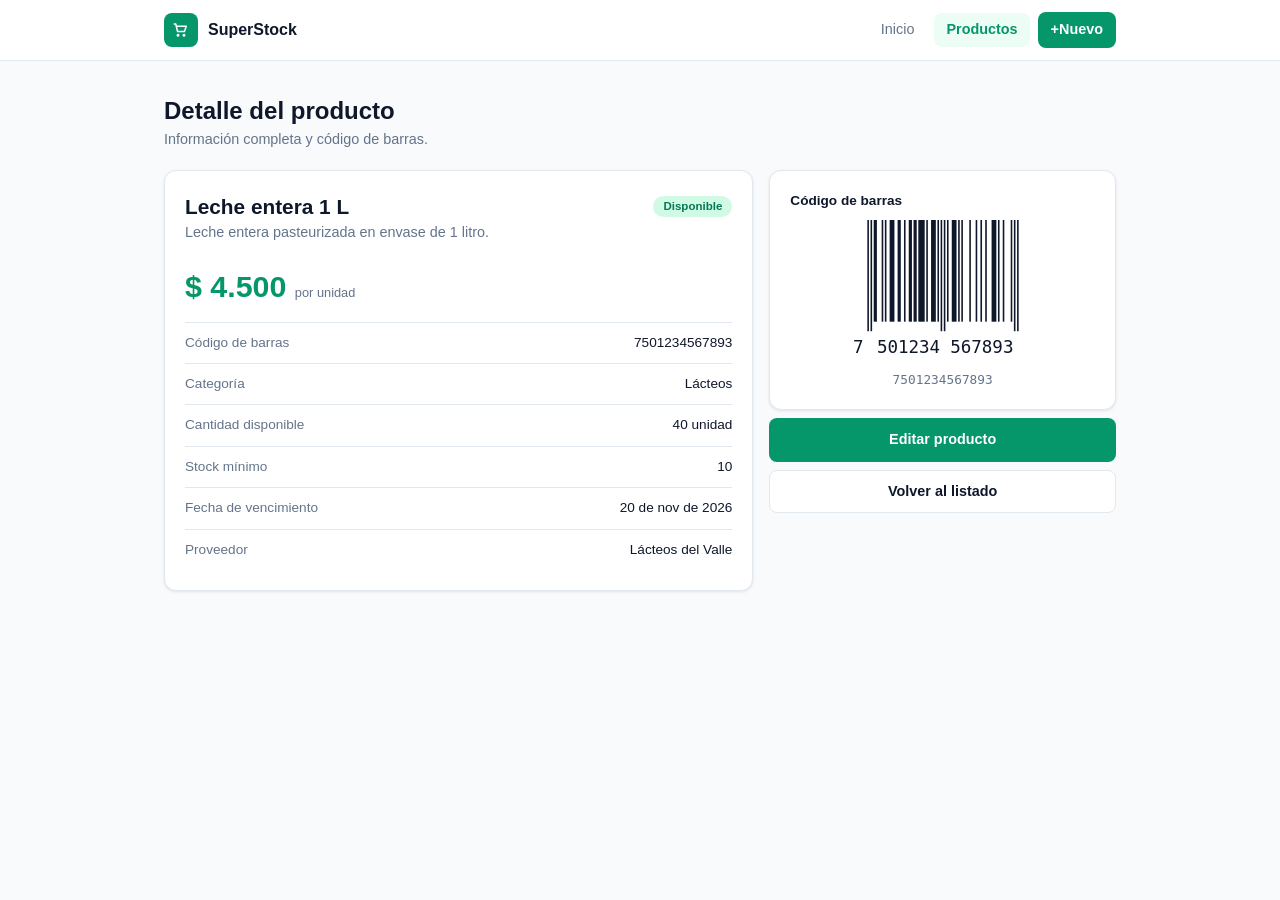
==== detalle-producto.html @ 33edd616 "Initial commit" ====
<!DOCTYPE html>
<html lang="es">
<head>
  <meta charset="UTF-8">
  <meta name="viewport" content="width=device-width, initial-scale=1.0">
  <title>Detalle del producto | SuperStock</title>
  <link rel="stylesheet" href="css/estilos.css">
</head>
<body class="">
  <header class="encabezado">
    <div class="encabezado__contenido">
      <a href="index.html" class="marca"><span class="marca__logo"><svg class="icono" viewBox="0 0 24 24" fill="none" stroke="currentColor" stroke-width="2" stroke-linecap="round" stroke-linejoin="round" aria-hidden="true"><path d="M3 4h2l2.4 10h9.2L19 7H6.2M9 19a1 1 0 100 .01M17 19a1 1 0 100 .01"/></svg></span>SuperStock</a>
      <nav class="menu" aria-label="Principal">
        <a href="index.html" class="menu__enlace">Inicio</a>
        <a href="productos.html" class="menu__enlace menu__enlace--activo">Productos</a>
        <a href="registrar-producto.html" class="boton boton--primario boton--pequeno"><span aria-hidden="true">+</span><span class="menu__nuevo"> Nuevo</span></a>
      </nav>
    </div>
  </header>
  <main class="contenedor">
    <h1 class="titulo-pagina">Detalle del producto</h1>
    <p class="subtitulo-pagina">Información completa y código de barras.</p>
    <div class="detalle">
      <section class="panel">
        <div class="detalle__cabecera">
          <h2 class="detalle__nombre">Leche entera 1 L</h2>
          <span class="etiqueta etiqueta--disponible">Disponible</span>
        </div>
        <p class="subtitulo-pagina">Leche entera pasteurizada en envase de 1 litro.</p>
        <p class="detalle__precio">$ 4.500 <span class="texto-suave">por unidad</span></p>
        <dl class="detalle__datos">
          <div class="detalle__fila"><dt>Código de barras</dt><dd>7501234567893</dd></div>
          <div class="detalle__fila"><dt>Categoría</dt><dd>Lácteos</dd></div>
          <div class="detalle__fila"><dt>Cantidad disponible</dt><dd>40 unidad</dd></div>
          <div class="detalle__fila"><dt>Stock mínimo</dt><dd>10</dd></div>
          <div class="detalle__fila"><dt>Fecha de vencimiento</dt><dd>20 de nov de 2026</dd></div>
          <div class="detalle__fila"><dt>Proveedor</dt><dd>Lácteos del Valle</dd></div>
        </dl>
      </section>
      <aside class="detalle__lateral">
        <section class="panel panel--centrado">
          <h2 class="panel__titulo">Código de barras</h2>
          <img src="img/barras-7501234567893.svg" alt="Código de barras 7501234567893" class="barras">
          <p class="codigo texto-suave">7501234567893</p>
        </section>
        <a href="editar-producto.html" class="boton boton--primario">Editar producto</a>
        <a href="productos.html" class="boton boton--secundario">Volver al listado</a>
      </aside>
    </div>
  </main>
</body>
</html>
---- css/estilos.css ----
/* ===== SuperStock - estilos.css ===== */

/* 1. Variables y base */
:root {
  --verde: #059669;
  --verde-oscuro: #047857;
  --verde-claro: #ecfdf5;
  --rojo: #e11d48;
  --rojo-claro: #fff1f2;
  --texto: #0f172a;
  --texto-suave: #64748b;
  --borde: #e2e8f0;
  --fondo: #f8fafc;
  --blanco: #ffffff;
  --radio: 8px;
  --sombra: 0 1px 3px rgba(15, 23, 42, 0.1);
}
* { box-sizing: border-box; }
body {
  margin: 0;
  font-family: Inter, "Segoe UI", Roboto, Arial, sans-serif;
  color: var(--texto);
  background: var(--fondo);
  line-height: 1.5;
}
h1, h2, p { margin: 0; }
a { color: inherit; text-decoration: none; }
img { max-width: 100%; }
.icono { width: 18px; height: 18px; }
.visualmente-oculto { position: absolute; width: 1px; height: 1px; overflow: hidden; clip: rect(0 0 0 0); }
.texto-suave { color: var(--texto-suave); font-size: 0.8rem; }
.codigo { font-family: "SFMono-Regular", Consolas, monospace; }

/* 2. Encabezado y menú */
.encabezado { background: var(--blanco); border-bottom: 1px solid var(--borde); }
.encabezado__contenido {
  max-width: 1000px; margin: 0 auto; padding: 12px 24px;
  display: flex; align-items: center; justify-content: space-between; gap: 12px;
}
.marca { display: flex; align-items: center; gap: 10px; font-weight: 700; }
.marca__logo {
  width: 34px; height: 34px; border-radius: var(--radio);
  background: var(--verde); color: var(--blanco);
  display: flex; align-items: center; justify-content: center;
}
.menu { display: flex; align-items: center; gap: 8px; font-size: 0.9rem; }
.menu__enlace { padding: 6px 12px; border-radius: var(--radio); color: var(--texto-suave); }
.menu__enlace--activo { background: var(--verde-claro); color: var(--verde); font-weight: 600; }

/* 3. Contenedores y títulos */
.contenedor { max-width: 1000px; margin: 0 auto; padding: 32px 24px 48px; }
.contenedor--estrecho { max-width: 720px; }
.titulo-pagina { font-size: 1.5rem; font-weight: 700; }
.subtitulo-pagina { color: var(--texto-suave); font-size: 0.9rem; margin-bottom: 20px; }

/* 4. Botones */
.boton {
  display: inline-flex; align-items: center; justify-content: center;
  padding: 10px 18px; border-radius: var(--radio); border: 1px solid transparent;
  font: inherit; font-size: 0.9rem; font-weight: 600; cursor: pointer;
}
.boton--primario { background: var(--verde); color: var(--blanco); }
.boton--primario:hover { background: var(--verde-oscuro); }
.boton--secundario { background: var(--blanco); border-color: var(--borde); color: var(--texto); }
.boton--peligro { background: var(--rojo); color: var(--blanco); }
.boton--pequeno { padding: 6px 12px; }

/* 5. Inicio */
.portada { text-align: center; max-width: 640px; margin: 24px auto 48px; }
.insignia {
  display: inline-block; padding: 2px 12px; border-radius: 999px;
  background: var(--verde-claro); color: var(--verde); font-size: 0.75rem; font-weight: 600;
}
.portada__titulo { font-size: 2.6rem; line-height: 1.1; letter-spacing: -0.03em; margin: 16px 0; }
.portada__texto { color: var(--texto-suave); }
.portada__botones { display: flex; justify-content: center; gap: 12px; margin-top: 24px; }
.rejilla-4 { display: grid; grid-template-columns: repeat(4, 1fr); gap: 16px; }
.tarjeta-info { background: var(--blanco); border: 1px solid var(--borde); border-radius: 12px; padding: 20px; box-shadow: var(--sombra); }
.tarjeta-info__icono {
  display: inline-flex; padding: 8px; border-radius: var(--radio);
  background: var(--verde-claro); color: var(--verde); margin-bottom: 16px;
}
.tarjeta-info__titulo { font-size: 0.95rem; }
.tarjeta-info__texto { color: var(--texto-suave); font-size: 0.8rem; margin-top: 4px; }

/* 6. Listado */
.barra-herramientas { display: flex; justify-content: space-between; gap: 12px; margin-bottom: 16px; }
.buscador {
  display: flex; align-items: center; gap: 8px; width: 100%; max-width: 320px;
  padding: 8px 12px; background: var(--blanco); border: 1px solid var(--borde);
  border-radius: var(--radio); color: var(--texto-suave);
}
.buscador input { border: 0; outline: 0; width: 100%; font: inherit; font-size: 0.85rem; }
.tabla-contenedor { background: var(--blanco); border: 1px solid var(--borde); border-radius: 12px; box-shadow: var(--sombra); overflow-x: auto; }
.tabla { width: 100%; border-collapse: collapse; font-size: 0.85rem; min-width: 640px; }
.tabla th {
  text-align: left; padding: 12px 16px; background: var(--fondo);
  color: var(--texto-suave); font-size: 0.7rem; letter-spacing: 0.06em; text-transform: uppercase;
}
.tabla td { padding: 12px 16px; border-top: 1px solid var(--borde); }
.th-acciones { text-align: right !important; }
.producto-nombre { display: block; font-weight: 500; }
.codigo { font-size: 0.8rem; color: var(--texto-suave); }
.precio { font-weight: 600; }
.acciones { text-align: right; white-space: nowrap; }
.accion { display: inline-flex; padding: 4px; color: var(--texto-suave); }
.accion:hover { color: var(--verde); }
.accion--peligro:hover { color: var(--rojo); }
.etiqueta { display: inline-block; padding: 2px 10px; border-radius: 999px; font-size: 0.72rem; font-weight: 600; }
.etiqueta--disponible { background: #d1fae5; color: var(--verde-oscuro); }
.etiqueta--agotado { background: #ffe4e6; color: var(--rojo); }

/* 7. Formularios */
.formulario { background: var(--blanco); border: 1px solid var(--borde); border-radius: 12px; padding: 24px; box-shadow: var(--sombra); }
.formulario__rejilla { display: grid; grid-template-columns: repeat(6, 1fr); gap: 16px; }
.campo { grid-column: span 2; display: flex; flex-direction: column; gap: 4px; }
.campo.col-2 { grid-column: span 3; }
.campo.col-completo { grid-column: 1 / -1; }
.campo label { font-size: 0.8rem; font-weight: 500; }
.obligatorio { color: var(--rojo); }
.campo input, .campo select, .campo textarea {
  width: 100%; padding: 9px 12px; font: inherit; font-size: 0.85rem; color: var(--texto);
  background: var(--blanco); border: 1px solid var(--borde); border-radius: var(--radio);
}
.campo textarea { resize: vertical; }
.campo input:focus, .campo select:focus, .campo textarea:focus { outline: 2px solid var(--verde); outline-offset: 1px; }
.campo__ayuda { font-size: 0.72rem; color: var(--texto-suave); }
.campo__error { font-size: 0.75rem; font-weight: 600; color: var(--rojo); }
.campo--error input, .campo--error select { border-color: var(--rojo); }
.vista-previa {
  grid-column: span 3; display: flex; align-items: center; justify-content: center;
  padding: 8px; border: 1px dashed var(--borde); border-radius: var(--radio);
  background: var(--fondo); color: var(--texto-suave); font-size: 0.75rem; text-align: center;
}
.vista-previa__img { height: 70px; }
.formulario__pie { display: flex; justify-content: flex-end; gap: 12px; margin-top: 24px; padding-top: 20px; border-top: 1px solid var(--borde); }

/* 8. Detalle */
.detalle { display: grid; grid-template-columns: 1.7fr 1fr; gap: 16px; align-items: start; }
.panel { background: var(--blanco); border: 1px solid var(--borde); border-radius: 12px; padding: 20px; box-shadow: var(--sombra); }
.panel--centrado { text-align: center; }
.panel__titulo { font-size: 0.85rem; text-align: left; margin-bottom: 8px; }
.barras { width: 180px; }
.detalle__lateral { display: flex; flex-direction: column; gap: 8px; }
.detalle__cabecera { display: flex; justify-content: space-between; align-items: center; gap: 8px; }
.detalle__nombre { font-size: 1.3rem; }
.detalle__precio { font-size: 1.9rem; font-weight: 800; color: var(--verde); margin: 12px 0; }
.detalle__precio .texto-suave { font-weight: 400; }
.detalle__datos { margin: 0; }
.detalle__fila { display: flex; justify-content: space-between; gap: 12px; padding: 10px 0; border-top: 1px solid var(--borde); font-size: 0.85rem; }
.detalle__fila dt { color: var(--texto-suave); }
.detalle__fila dd { margin: 0; font-weight: 500; text-align: right; }

/* 9. Ventana de confirmación (se muestra sobre el listado) */
.modal-fondo {
  position: fixed; inset: 0; z-index: 10; padding: 16px;
  display: flex; align-items: center; justify-content: center;
  background: rgba(15, 23, 42, 0.5);
}
.modal { width: 100%; max-width: 380px; padding: 24px; text-align: center; background: var(--blanco); border-radius: 16px; }
.modal__icono { display: inline-flex; padding: 12px; border-radius: 50%; background: var(--rojo-claro); color: var(--rojo); }
.modal__titulo { font-size: 1.05rem; margin: 12px 0 4px; }
.modal__texto { color: var(--texto-suave); font-size: 0.85rem; }
.modal__texto strong { color: var(--texto); font-weight: 600; }
.modal__botones { display: flex; gap: 12px; margin-top: 20px; }
.modal__botones .boton { flex: 1; }

/* 10. Tableta */
@media (max-width: 900px) {
  .rejilla-4 { grid-template-columns: repeat(2, 1fr); }
  .portada__titulo { font-size: 2.2rem; }
  .detalle { grid-template-columns: 1fr; }
}

/* 11. Celular */
@media (max-width: 640px) {
  .encabezado__contenido { padding: 10px 16px; }
  .menu { gap: 2px; font-size: 0.8rem; }
  .menu__enlace { padding: 6px 8px; }
  .menu__nuevo { display: none; }
  .contenedor { padding: 24px 16px 40px; }
  .portada__titulo { font-size: 1.9rem; }
  .portada__botones { flex-direction: column; }
  .rejilla-4 { grid-template-columns: 1fr; }
  .barra-herramientas { flex-direction: column; }
  .buscador { max-width: none; }
  .boton--ancho-movil { width: 100%; }

  /* Tabla convertida en tarjetas */
  .tabla-contenedor { background: none; border: 0; box-shadow: none; }
  .tabla, .tabla tbody { display: block; min-width: 0; }
  .tabla thead { display: none; }
  .tabla tr {
    display: grid; grid-template-columns: 1fr auto; gap: 4px 8px; margin-bottom: 12px; padding: 14px;
    background: var(--blanco); border: 1px solid var(--borde); border-radius: 12px; box-shadow: var(--sombra);
  }
  .tabla td { padding: 0; border: 0; }
  .col-producto { grid-column: 1; grid-row: 1; }
  .col-stock { grid-column: 2; grid-row: 1; text-align: right; }
  .col-codigo { grid-column: 1 / -1; grid-row: 2; }
  .col-precio { grid-column: 1; grid-row: 3; font-size: 1.1rem; }
  .col-categoria { grid-column: 1; grid-row: 4; color: var(--texto-suave); font-size: 0.75rem; }
  .col-acciones { grid-column: 2; grid-row: 3 / 5; align-self: end; }

  .formulario { padding: 16px; }
  .campo, .campo.col-2, .vista-previa { grid-column: 1 / -1; }
  .formulario__pie { flex-direction: column-reverse; }
  .formulario__pie .boton { width: 100%; }
  .detalle__cabecera { flex-direction: column-reverse; align-items: flex-start; }
}
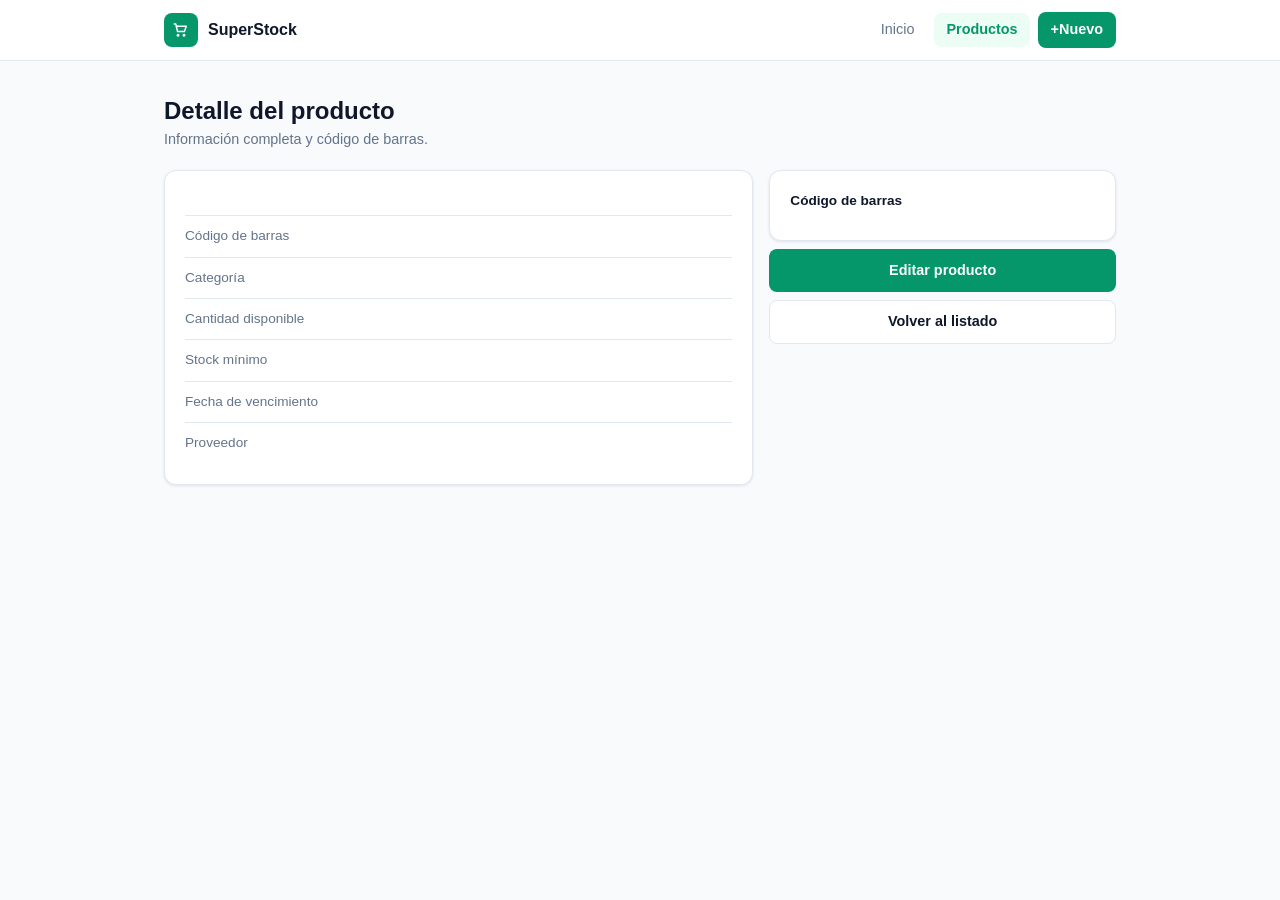
==== commit e58acbfe: "cambios en js" ====
--- a/detalle-producto.html
+++ b/detalle-producto.html
@@ -6,7 +6,7 @@
   <title>Detalle del producto | SuperStock</title>
   <link rel="stylesheet" href="css/estilos.css">
 </head>
-<body class="">
+<body>
   <header class="encabezado">
     <div class="encabezado__contenido">
       <a href="index.html" class="marca"><span class="marca__logo"><svg class="icono" viewBox="0 0 24 24" fill="none" stroke="currentColor" stroke-width="2" stroke-linecap="round" stroke-linejoin="round" aria-hidden="true"><path d="M3 4h2l2.4 10h9.2L19 7H6.2M9 19a1 1 0 100 .01M17 19a1 1 0 100 .01"/></svg></span>SuperStock</a>
@@ -20,33 +20,43 @@
   <main class="contenedor">
     <h1 class="titulo-pagina">Detalle del producto</h1>
     <p class="subtitulo-pagina">Información completa y código de barras.</p>
-    <div class="detalle">
+
+    <p id="mensaje-no-encontrado" class="subtitulo-pagina" hidden>
+      No se encontró el producto. <a href="productos.html" class="enlace-volver">Volver al listado</a>
+    </p>
+
+    <div class="detalle" id="contenido-detalle">
       <section class="panel">
         <div class="detalle__cabecera">
-          <h2 class="detalle__nombre">Leche entera 1 L</h2>
-          <span class="etiqueta etiqueta--disponible">Disponible</span>
+          <h2 class="detalle__nombre" id="detalle-nombre"></h2>
+          <span id="detalle-estado" class="etiqueta"></span>
         </div>
-        <p class="subtitulo-pagina">Leche entera pasteurizada en envase de 1 litro.</p>
-        <p class="detalle__precio">$ 4.500 <span class="texto-suave">por unidad</span></p>
+        <p class="subtitulo-pagina" id="detalle-descripcion"></p>
+        <p class="detalle__precio"><span id="detalle-precio"></span> <span class="texto-suave" id="detalle-unidad"></span></p>
         <dl class="detalle__datos">
-          <div class="detalle__fila"><dt>Código de barras</dt><dd>7501234567893</dd></div>
-          <div class="detalle__fila"><dt>Categoría</dt><dd>Lácteos</dd></div>
-          <div class="detalle__fila"><dt>Cantidad disponible</dt><dd>40 unidad</dd></div>
-          <div class="detalle__fila"><dt>Stock mínimo</dt><dd>10</dd></div>
-          <div class="detalle__fila"><dt>Fecha de vencimiento</dt><dd>20 de nov de 2026</dd></div>
-          <div class="detalle__fila"><dt>Proveedor</dt><dd>Lácteos del Valle</dd></div>
+          <div class="detalle__fila"><dt>Código de barras</dt><dd id="detalle-codigo"></dd></div>
+          <div class="detalle__fila"><dt>Categoría</dt><dd id="detalle-categoria"></dd></div>
+          <div class="detalle__fila"><dt>Cantidad disponible</dt><dd id="detalle-cantidad"></dd></div>
+          <div class="detalle__fila"><dt>Stock mínimo</dt><dd id="detalle-minimo"></dd></div>
+          <div class="detalle__fila"><dt>Fecha de vencimiento</dt><dd id="detalle-vencimiento"></dd></div>
+          <div class="detalle__fila"><dt>Proveedor</dt><dd id="detalle-proveedor"></dd></div>
         </dl>
       </section>
       <aside class="detalle__lateral">
         <section class="panel panel--centrado">
           <h2 class="panel__titulo">Código de barras</h2>
-          <img src="img/barras-7501234567893.svg" alt="Código de barras 7501234567893" class="barras">
-          <p class="codigo texto-suave">7501234567893</p>
+          <div class="barras" id="detalle-barras"></div>
+          <p class="codigo texto-suave" id="detalle-codigo-texto"></p>
         </section>
-        <a href="editar-producto.html" class="boton boton--primario">Editar producto</a>
+        <a href="editar-producto.html" id="enlace-editar" class="boton boton--primario">Editar producto</a>
         <a href="productos.html" class="boton boton--secundario">Volver al listado</a>
       </aside>
     </div>
   </main>
+  <script src="js/almacenamiento.js"></script>
+  <script src="js/productos.js"></script>
+  <script src="js/formato.js"></script>
+  <script src="js/codigo-barras.js"></script>
+  <script src="js/vista-detalle.js"></script>
 </body>
-</html>
+</html>
--- a/css/estilos.css
+++ b/css/estilos.css
@@ -1,4 +1,6 @@
 /* ===== SuperStock - estilos.css ===== */
+
+[hidden] { display: none !important; }
 
 /* 1. Variables y base */
 :root {
@@ -29,7 +31,7 @@
 .icono { width: 18px; height: 18px; }
 .visualmente-oculto { position: absolute; width: 1px; height: 1px; overflow: hidden; clip: rect(0 0 0 0); }
 .texto-suave { color: var(--texto-suave); font-size: 0.8rem; }
-.codigo { font-family: "SFMono-Regular", Consolas, monospace; }
+.codigo { font-family: "SFMono-Regular", Consolas, monospace; font-size: 0.8rem; color: var(--texto-suave); }
 
 /* 2. Encabezado y menú */
 .encabezado { background: var(--blanco); border-bottom: 1px solid var(--borde); }
@@ -100,10 +102,9 @@
 .tabla td { padding: 12px 16px; border-top: 1px solid var(--borde); }
 .th-acciones { text-align: right !important; }
 .producto-nombre { display: block; font-weight: 500; }
-.codigo { font-size: 0.8rem; color: var(--texto-suave); }
-.precio { font-weight: 600; }
+.precio { font-weight: 600; }s
 .acciones { text-align: right; white-space: nowrap; }
-.accion { display: inline-flex; padding: 4px; color: var(--texto-suave); }
+.accion { display: inline-flex; padding: 4px; color: var(--texto-suave); background: none; border: 0; cursor: pointer; }
 .accion:hover { color: var(--verde); }
 .accion--peligro:hover { color: var(--rojo); }
 .etiqueta { display: inline-block; padding: 2px 10px; border-radius: 999px; font-size: 0.72rem; font-weight: 600; }
@@ -132,7 +133,7 @@
   padding: 8px; border: 1px dashed var(--borde); border-radius: var(--radio);
   background: var(--fondo); color: var(--texto-suave); font-size: 0.75rem; text-align: center;
 }
-.vista-previa__img { height: 70px; }
+.vista-previa__img { height: 80px; width: auto; }
 .formulario__pie { display: flex; justify-content: flex-end; gap: 12px; margin-top: 24px; padding-top: 20px; border-top: 1px solid var(--borde); }
 
 /* 8. Detalle */
@@ -140,7 +141,8 @@
 .panel { background: var(--blanco); border: 1px solid var(--borde); border-radius: 12px; padding: 20px; box-shadow: var(--sombra); }
 .panel--centrado { text-align: center; }
 .panel__titulo { font-size: 0.85rem; text-align: left; margin-bottom: 8px; }
-.barras { width: 180px; }
+.barras { width: 180px; margin: 0 auto; }
+.barras svg { display: block; width: 100%; height: auto; }
 .detalle__lateral { display: flex; flex-direction: column; gap: 8px; }
 .detalle__cabecera { display: flex; justify-content: space-between; align-items: center; gap: 8px; }
 .detalle__nombre { font-size: 1.3rem; }
@@ -150,6 +152,7 @@
 .detalle__fila { display: flex; justify-content: space-between; gap: 12px; padding: 10px 0; border-top: 1px solid var(--borde); font-size: 0.85rem; }
 .detalle__fila dt { color: var(--texto-suave); }
 .detalle__fila dd { margin: 0; font-weight: 500; text-align: right; }
+.enlace-volver { color: var(--verde); font-weight: 600; }
 
 /* 9. Ventana de confirmación (se muestra sobre el listado) */
 .modal-fondo {
@@ -207,4 +210,4 @@
   .formulario__pie { flex-direction: column-reverse; }
   .formulario__pie .boton { width: 100%; }
   .detalle__cabecera { flex-direction: column-reverse; align-items: flex-start; }
-}
+}
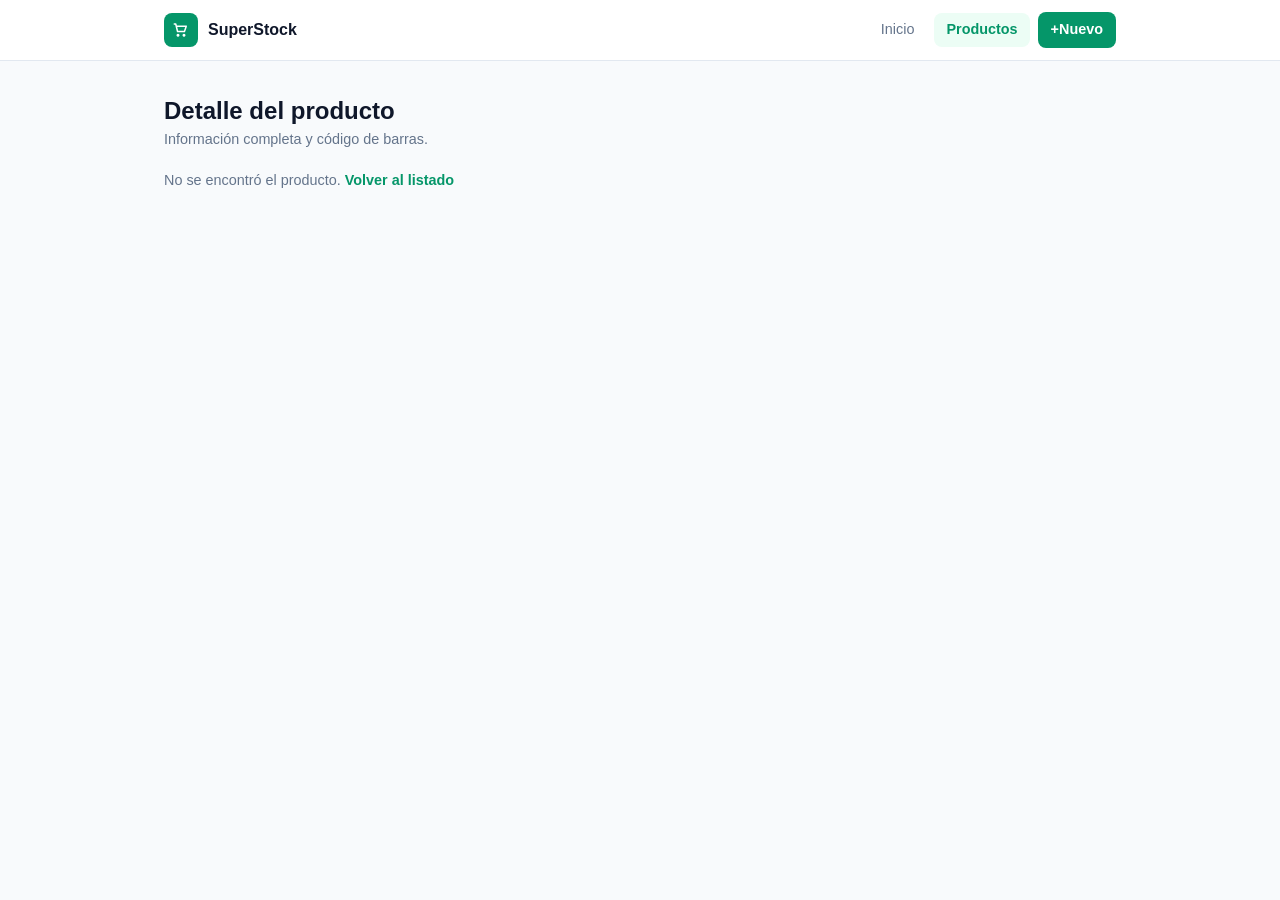
==== commit 4ceb6d30: "SE HICERON CORRECIONES" ====
--- a/detalle-producto.html
+++ b/detalle-producto.html
@@ -53,10 +53,10 @@
       </aside>
     </div>
   </main>
-  <script src="js/almacenamiento.js"></script>
-  <script src="js/productos.js"></script>
-  <script src="js/formato.js"></script>
-  <script src="js/codigo-barras.js"></script>
-  <script src="js/vista-detalle.js"></script>
+  <script src="js/modelo/almacenamiento.js"></script>
+  <script src="js/modelo/productos.js"></script>
+  <script src="js/utilidades/formato.js"></script>
+  <script src="js/utilidades/codigo-barras.js"></script>
+  <script src="js/vistas/vista-detalle.js"></script>
 </body>
 </html>
--- a/css/estilos.css
+++ b/css/estilos.css
@@ -102,7 +102,7 @@
 .tabla td { padding: 12px 16px; border-top: 1px solid var(--borde); }
 .th-acciones { text-align: right !important; }
 .producto-nombre { display: block; font-weight: 500; }
-.precio { font-weight: 600; }s
+.precio { font-weight: 600; }
 .acciones { text-align: right; white-space: nowrap; }
 .accion { display: inline-flex; padding: 4px; color: var(--texto-suave); background: none; border: 0; cursor: pointer; }
 .accion:hover { color: var(--verde); }
@@ -133,7 +133,7 @@
   padding: 8px; border: 1px dashed var(--borde); border-radius: var(--radio);
   background: var(--fondo); color: var(--texto-suave); font-size: 0.75rem; text-align: center;
 }
-.vista-previa__img { height: 80px; width: auto; }
+.vista-previa svg { height: 80px; width: auto; }
 .formulario__pie { display: flex; justify-content: flex-end; gap: 12px; margin-top: 24px; padding-top: 20px; border-top: 1px solid var(--borde); }
 
 /* 8. Detalle */
@@ -168,14 +168,21 @@
 .modal__botones { display: flex; gap: 12px; margin-top: 20px; }
 .modal__botones .boton { flex: 1; }
 
-/* 10. Tableta */
+/* 10. Aviso de confirmación */
+.aviso {
+  margin-bottom: 16px; padding: 12px 16px; border-radius: var(--radio);
+  background: var(--verde-claro); color: var(--verde-oscuro);
+  border: 1px solid #a7f3d0; font-size: 0.85rem; font-weight: 600;
+}
+
+/* 11. Tableta */
 @media (max-width: 900px) {
   .rejilla-4 { grid-template-columns: repeat(2, 1fr); }
   .portada__titulo { font-size: 2.2rem; }
   .detalle { grid-template-columns: 1fr; }
 }
 
-/* 11. Celular */
+/* 12. Celular */
 @media (max-width: 640px) {
   .encabezado__contenido { padding: 10px 16px; }
   .menu { gap: 2px; font-size: 0.8rem; }
@@ -210,4 +217,4 @@
   .formulario__pie { flex-direction: column-reverse; }
   .formulario__pie .boton { width: 100%; }
   .detalle__cabecera { flex-direction: column-reverse; align-items: flex-start; }
-}+}
